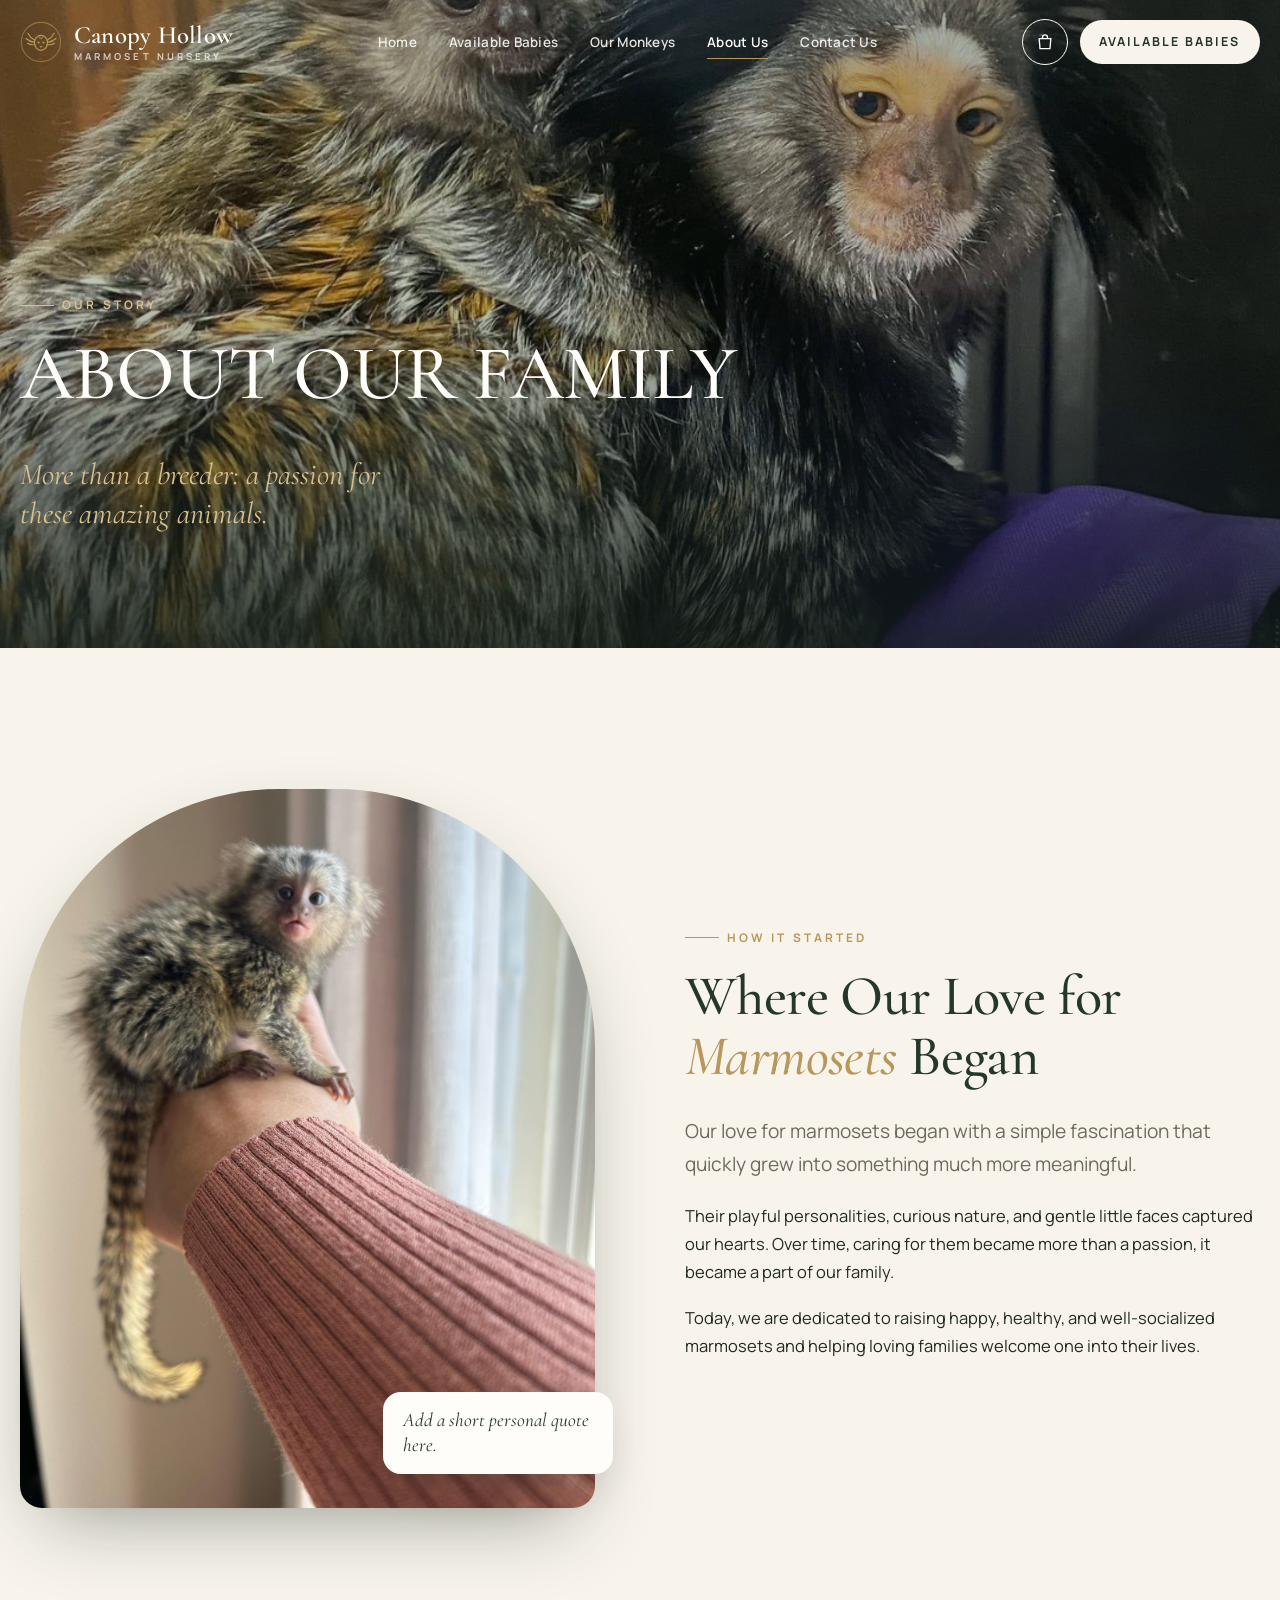
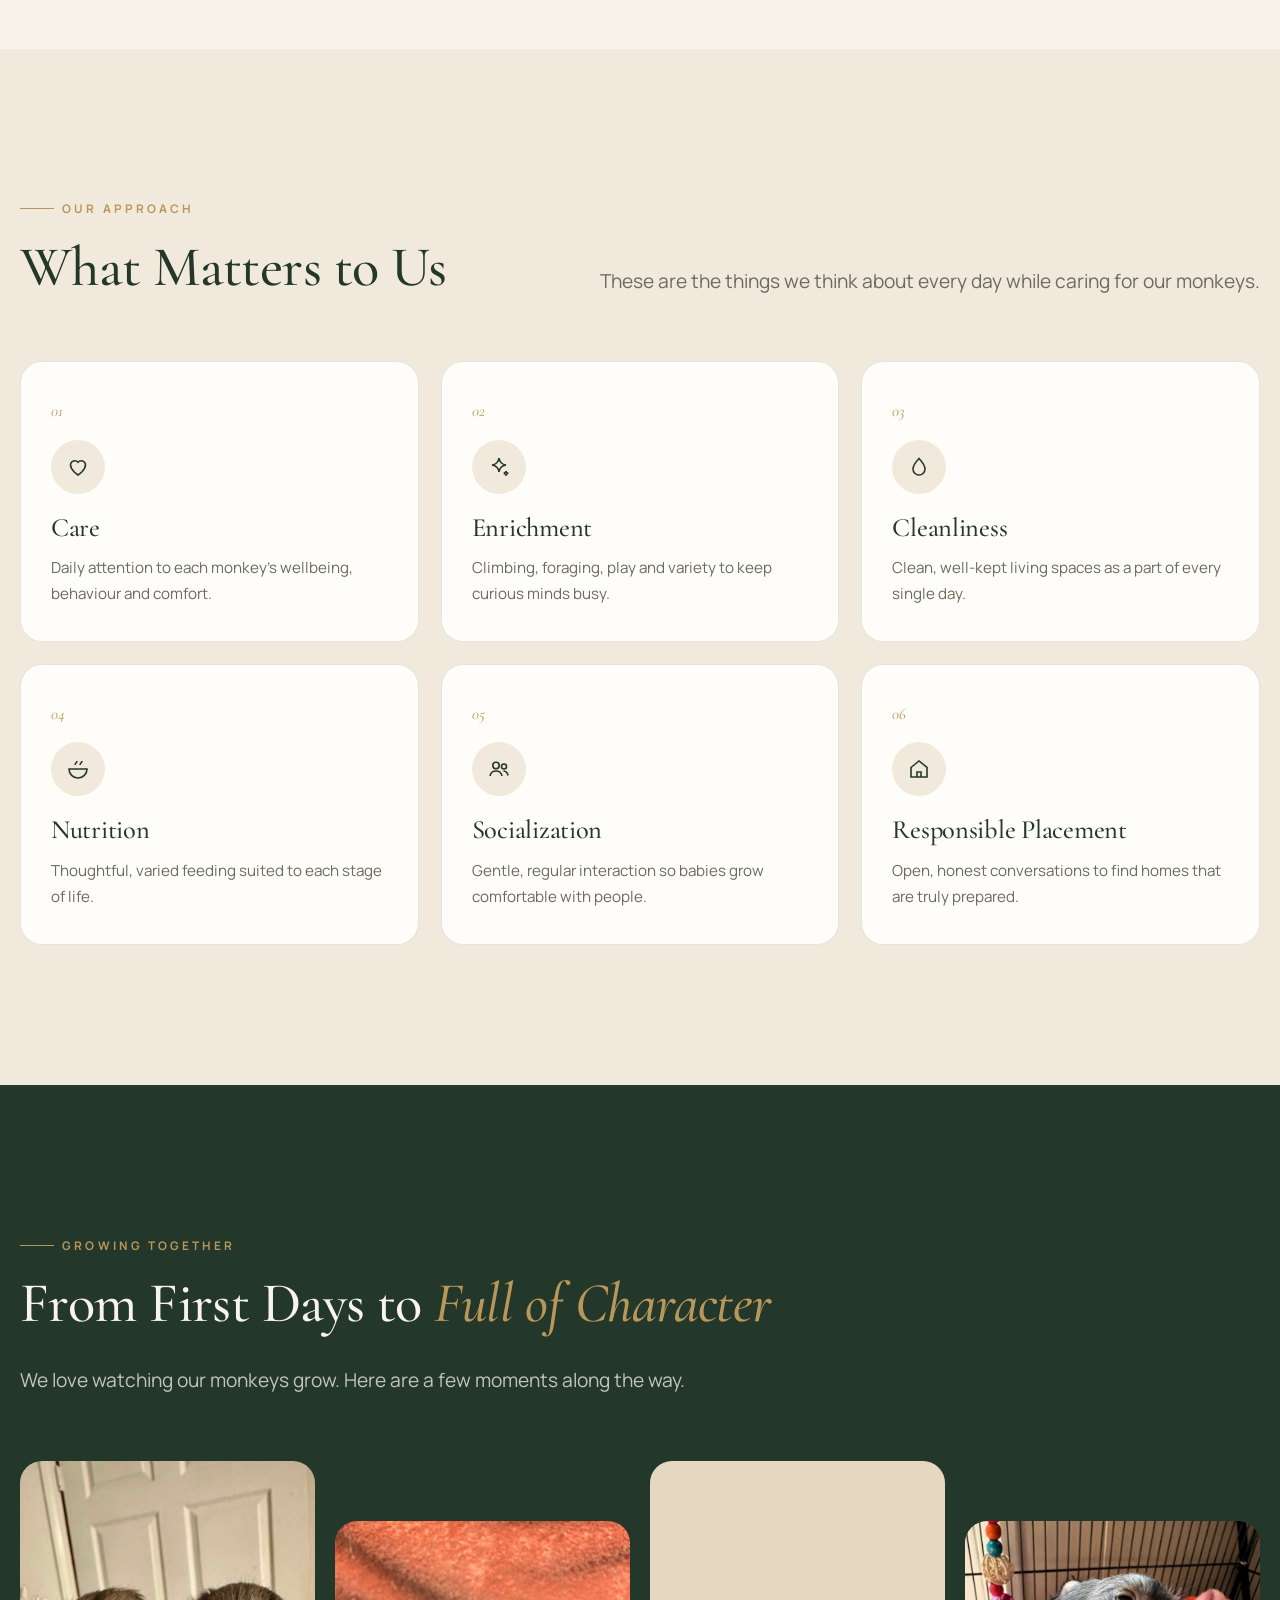
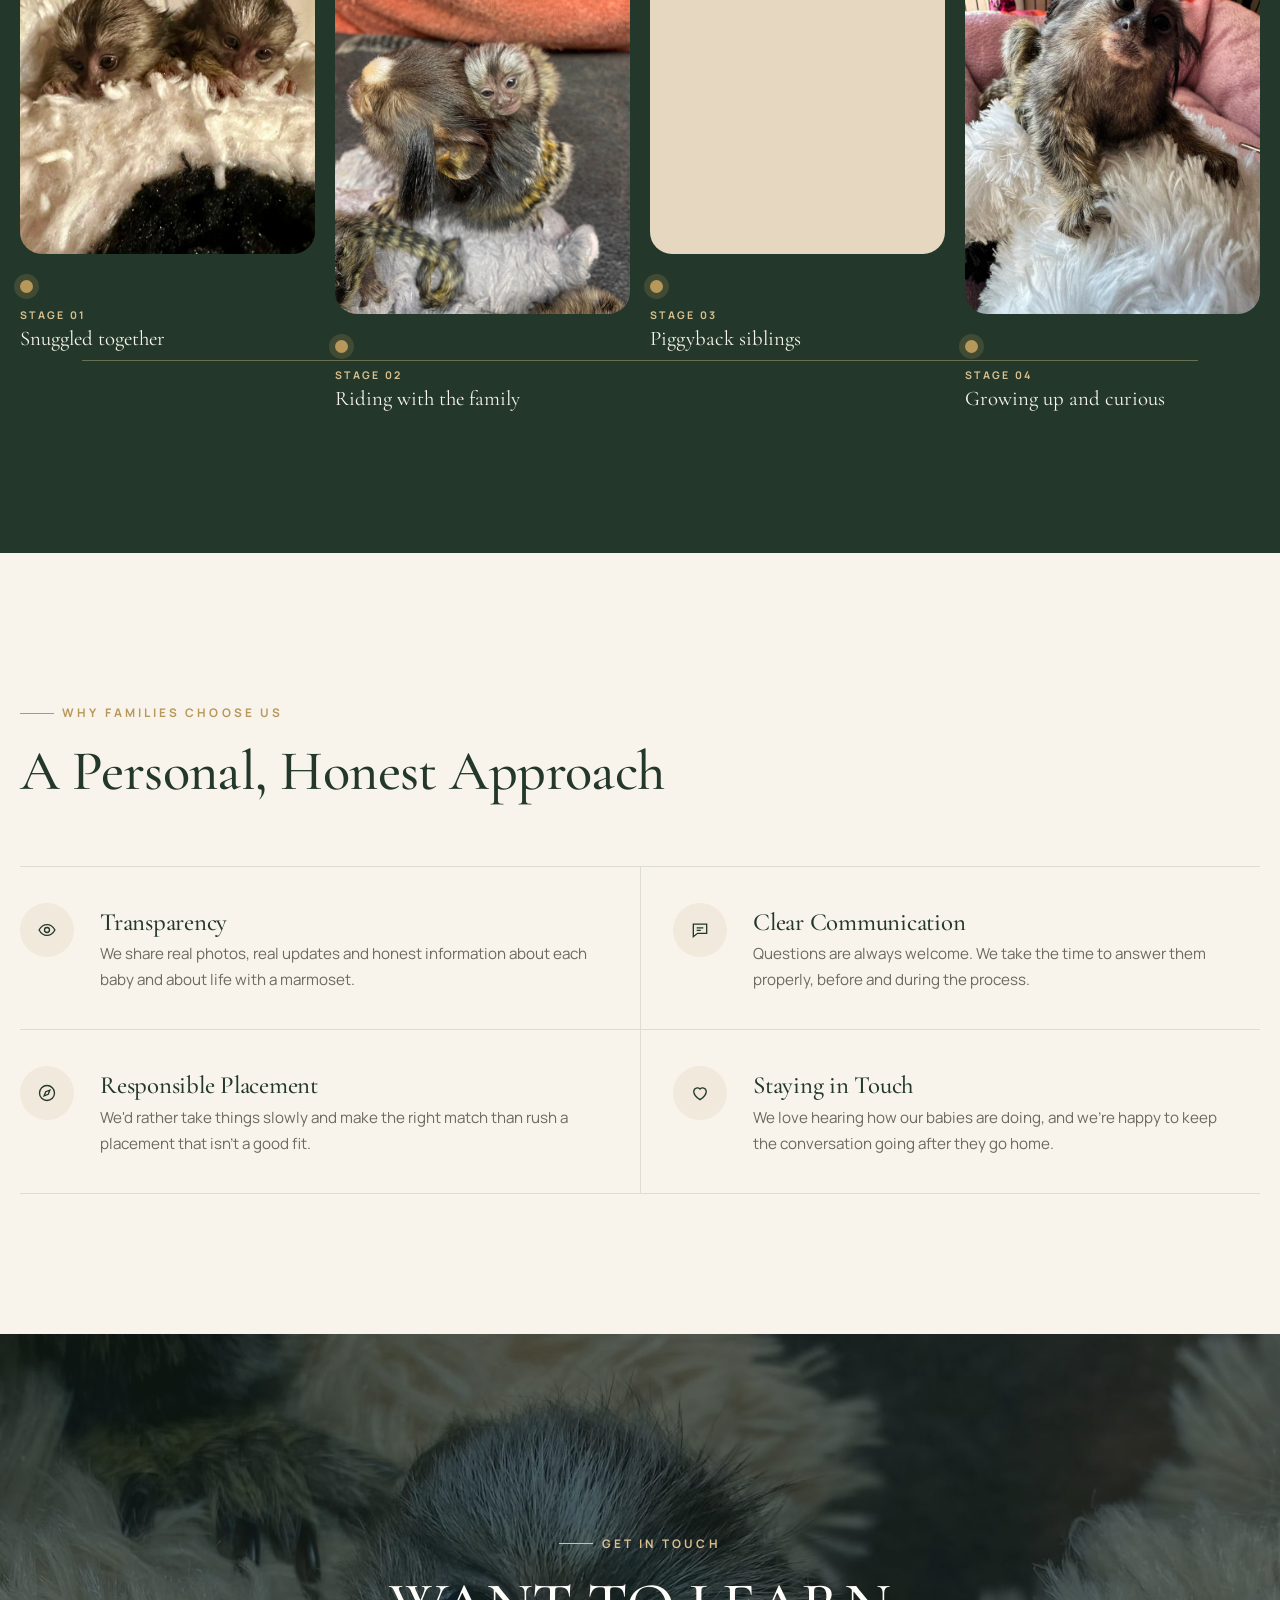
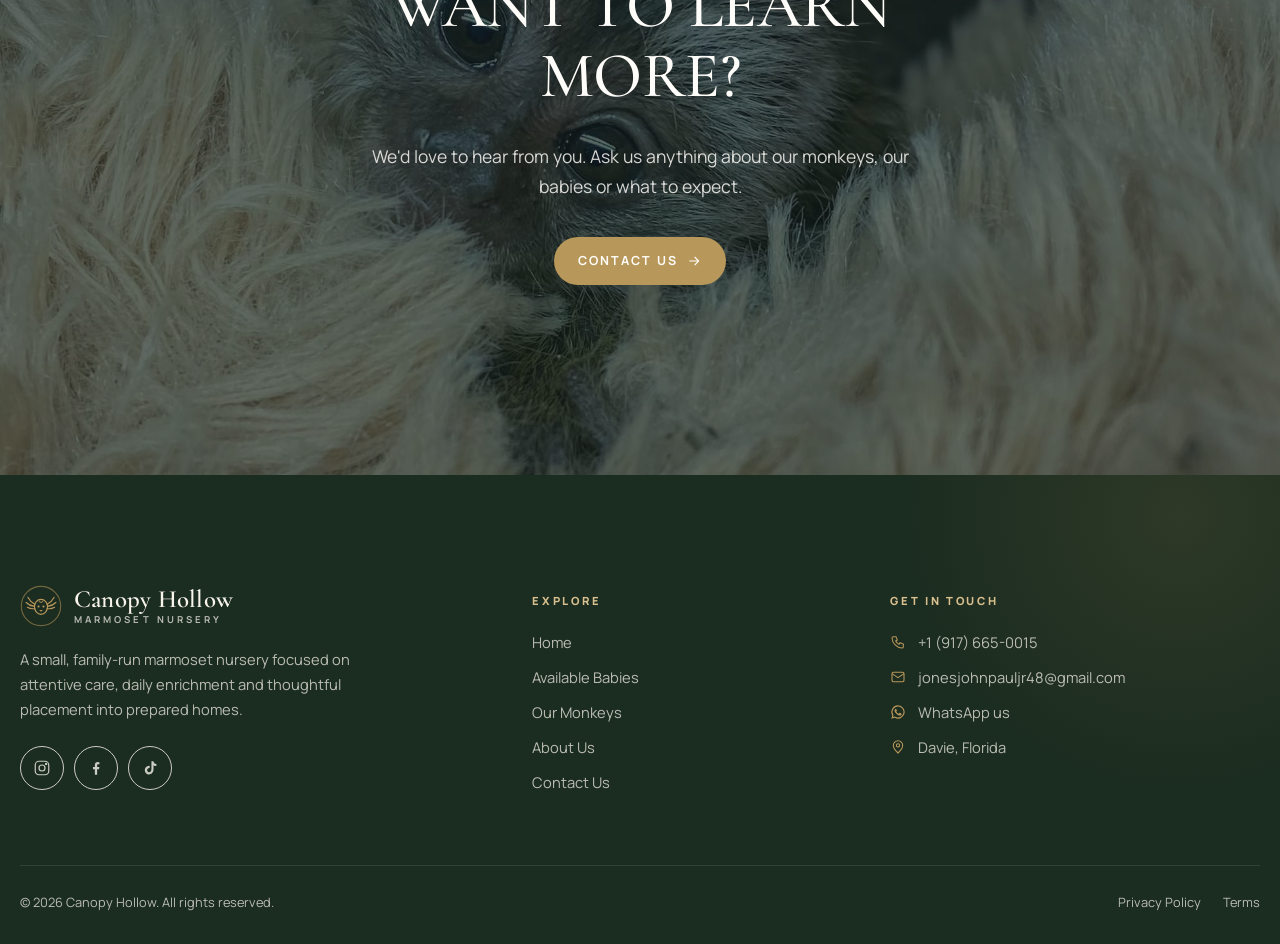
==== about-us.html @ e2fd30a9 "Canopy Hollow marmoset nursery website Five-page static site with available babies catalogue, photo " ====
<!doctype html>
<html lang="en">
<head>
  <meta charset="utf-8">
  <meta name="viewport" content="width=device-width, initial-scale=1">
  <title>About Us — Canopy Hollow</title>
  <meta name="description" content="The family behind our marmoset nursery: how it started, how we care for our monkeys and how we approach every placement.">
  <meta name="theme-color" content="#23382a">
  <link rel="preconnect" href="https://fonts.googleapis.com">
  <link rel="preconnect" href="https://fonts.gstatic.com" crossorigin>
  <link href="https://fonts.googleapis.com/css2?family=Cormorant+Garamond:ital,wght@0,400;0,500;0,600;1,400;1,500&family=Manrope:wght@400;500;600;700;800&display=swap" rel="stylesheet">
  <link rel="stylesheet" href="assets/css/style.css">
</head>
<body data-page="about" data-header="transparent">

  <div id="site-header"></div>

  <main>
    <section class="page-hero">
      <div class="hero-media"><img data-img="images/photo_2026-10-02_20-01-53.jpg" alt="Our family with our marmosets" fetchpriority="high"></div>
      <div class="wrap hero-content">
        <span class="eyebrow">Our Story</span>
        <h1>About Our Family</h1>
        <p class="sub">More than a breeder: a passion for these amazing animals.</p>
      </div>
    </section>

    <!-- HOW IT STARTED -->
    <section class="section">
      <div class="wrap story-grid">
        <div class="story-media reveal">
          <div class="frame arch"><img data-img="images/photo_2026-10-02_19-20-30 (4).jpg" alt="The breeder with a marmoset" loading="lazy"></div>
          <div class="tag">Add a short personal quote here.</div>
        </div>
        <div class="reveal reveal-d1">
          <span class="eyebrow">How It Started</span>
          <h2>Where Our Love for <em class="accent">Marmosets</em> Began</h2>
          <p class="lead">Our love for marmosets began with a simple fascination that quickly grew into something much more meaningful.</p>
          <p>Their playful personalities, curious nature, and gentle little faces captured our hearts. Over time, caring for them became more than a passion, it became a part of our family.</p>
          <p>Today, we are dedicated to raising happy, healthy, and well-socialized marmosets and helping loving families welcome one into their lives.</p>
        </div>
      </div>
    </section>

    <!-- OUR APPROACH -->
    <section class="section section-cream">
      <div class="wrap">
        <div class="section-head reveal">
          <div>
            <span class="eyebrow">Our Approach</span>
            <h2>What Matters to Us</h2>
          </div>
          <p class="lead">These are the things we think about every day while caring for our monkeys.</p>
        </div>
        <div class="approach-grid">
          <div class="approach-card reveal"><span class="num">01</span><div class="value-icon" data-icon="heart"></div><h3>Care</h3><p>Daily attention to each monkey's wellbeing, behaviour and comfort.</p></div>
          <div class="approach-card reveal reveal-d1"><span class="num">02</span><div class="value-icon" data-icon="sparkle"></div><h3>Enrichment</h3><p>Climbing, foraging, play and variety to keep curious minds busy.</p></div>
          <div class="approach-card reveal reveal-d2"><span class="num">03</span><div class="value-icon" data-icon="drop"></div><h3>Cleanliness</h3><p>Clean, well-kept living spaces as a part of every single day.</p></div>
          <div class="approach-card reveal"><span class="num">04</span><div class="value-icon" data-icon="bowl"></div><h3>Nutrition</h3><p>Thoughtful, varied feeding suited to each stage of life.</p></div>
          <div class="approach-card reveal reveal-d1"><span class="num">05</span><div class="value-icon" data-icon="users"></div><h3>Socialization</h3><p>Gentle, regular interaction so babies grow comfortable with people.</p></div>
          <div class="approach-card reveal reveal-d2"><span class="num">06</span><div class="value-icon" data-icon="home"></div><h3>Responsible Placement</h3><p>Open, honest conversations to find homes that are truly prepared.</p></div>
        </div>
      </div>
    </section>

    <!-- GROWING TOGETHER -->
    <section class="section section-forest">
      <div class="wrap">
        <div class="section-head reveal">
          <div>
            <span class="eyebrow">Growing Together</span>
            <h2>From First Days to <em class="accent">Full of Character</em></h2>
          </div>
          <p class="lead">We love watching our monkeys grow. Here are a few moments along the way.</p>
        </div>
        <div class="timeline" id="timeline"></div>
      </div>
    </section>

    <!-- WHY FAMILIES CHOOSE US -->
    <section class="section">
      <div class="wrap">
        <div class="section-head reveal">
          <div>
            <span class="eyebrow">Why Families Choose Us</span>
            <h2>A Personal, Honest Approach</h2>
          </div>
        </div>
        <div class="trust-grid">
          <div class="trust-item reveal"><span class="value-icon" data-icon="eye"></span><div><h3>Transparency</h3><p>We share real photos, real updates and honest information about each baby and about life with a marmoset.</p></div></div>
          <div class="trust-item reveal reveal-d1"><span class="value-icon" data-icon="chat"></span><div><h3>Clear Communication</h3><p>Questions are always welcome. We take the time to answer them properly, before and during the process.</p></div></div>
          <div class="trust-item reveal"><span class="value-icon" data-icon="compass"></span><div><h3>Responsible Placement</h3><p>We'd rather take things slowly and make the right match than rush a placement that isn't a good fit.</p></div></div>
          <div class="trust-item reveal reveal-d1"><span class="value-icon" data-icon="heart"></span><div><h3>Staying in Touch</h3><p>We love hearing how our babies are doing, and we're happy to keep the conversation going after they go home.</p></div></div>
        </div>
      </div>
    </section>

    <section class="cta-band">
      <div class="hero-media"><img data-img="images/photo_2026-10-02_19-59-39 (2).jpg" alt="" loading="lazy"></div>
      <div class="wrap reveal">
        <span class="eyebrow">Get in Touch</span>
        <h2>Want to Learn More?</h2>
        <p>We'd love to hear from you. Ask us anything about our monkeys, our babies or what to expect.</p>
        <a class="btn btn-gold" href="contact-us.html">Contact Us <span data-icon="arrow"></span></a>
      </div>
    </section>
  </main>

  <div id="site-footer"></div>

  <script src="assets/js/site-data.js"></script>
  <script src="assets/js/main.js"></script>
</body>
</html>
---- assets/css/style.css ----
/* =========================================================================
   Canopy Hollow — Marmoset Nursery
   ========================================================================= */

:root {
  --ivory: #f8f4ec;
  --cream: #f1e9db;
  --beige: #e5d7c0;
  --sand: #d6c3a3;
  --forest: #23382a;
  --forest-2: #2f4a37;
  --forest-3: #4c6b53;
  --brown: #6a4a33;
  --brown-2: #8b6a4f;
  --gold: #b8975a;
  --gold-soft: #d9c08e;
  --ink: #1f2a22;
  --muted: #6c6a5f;
  --line: rgba(35, 56, 42, .12);
  --white: #fffdf9;

  --serif: "Cormorant Garamond", "Times New Roman", serif;
  --sans: "Manrope", system-ui, -apple-system, "Segoe UI", sans-serif;

  --radius: 22px;
  --radius-sm: 14px;
  --shadow-sm: 0 2px 10px rgba(35, 40, 30, .06);
  --shadow: 0 18px 50px -18px rgba(35, 40, 30, .28);
  --shadow-lg: 0 30px 80px -25px rgba(25, 35, 25, .45);
  --ease: cubic-bezier(.22, .8, .24, 1);
  --header-h: 84px;
  --wrap: 1240px;
}

*, *::before, *::after { box-sizing: border-box; }
html { scroll-behavior: smooth; -webkit-text-size-adjust: 100%; }
body {
  margin: 0;
  font-family: var(--sans);
  font-size: 16.5px;
  line-height: 1.7;
  color: var(--ink);
  background: var(--ivory);
  -webkit-font-smoothing: antialiased;
  overflow-x: hidden;
}
img, video { display: block; max-width: 100%; }
a { color: inherit; text-decoration: none; }
button { font: inherit; cursor: pointer; }
::selection { background: var(--gold-soft); color: var(--forest); }

.wrap { width: min(var(--wrap), 100% - 40px); margin-inline: auto; }
.wrap-narrow { width: min(820px, 100% - 40px); margin-inline: auto; }

/* ---------- Typography ---------- */
h1, h2, h3, h4 { font-family: var(--serif); font-weight: 500; line-height: 1.08; margin: 0 0 .5em; color: var(--forest); letter-spacing: -.01em; }
h1 { font-size: clamp(2.6rem, 6.4vw, 5.4rem); }
h2 { font-size: clamp(2.1rem, 4.4vw, 3.6rem); }
h3 { font-size: clamp(1.5rem, 2.4vw, 2rem); }
p { margin: 0 0 1.1em; }
.lead { font-size: clamp(1.05rem, 1.5vw, 1.22rem); color: var(--muted); max-width: 62ch; }
.eyebrow {
  display: inline-flex; align-items: center; gap: .7em;
  font-size: .74rem; font-weight: 700; letter-spacing: .26em; text-transform: uppercase;
  color: var(--gold); margin-bottom: 1.1rem;
}
.eyebrow::before { content: ""; width: 34px; height: 1px; background: currentColor; }
.center { text-align: center; }
.center .eyebrow { justify-content: center; }
.center .lead { margin-inline: auto; }
em.accent { font-style: italic; color: var(--gold); }

/* ---------- Buttons ---------- */
.btn {
  display: inline-flex; align-items: center; justify-content: center; gap: .6em;
  padding: 1em 1.9em; border-radius: 999px; border: 1px solid transparent;
  font-size: .78rem; font-weight: 700; letter-spacing: .16em; text-transform: uppercase;
  transition: transform .35s var(--ease), background .35s, color .35s, border-color .35s, box-shadow .35s;
  white-space: nowrap;
}
.btn svg { width: 16px; height: 16px; transition: transform .35s var(--ease); }
.btn:hover svg { transform: translateX(3px); }
.btn-primary { background: var(--forest); color: var(--ivory); box-shadow: 0 10px 30px -12px rgba(35,56,42,.6); }
.btn-primary:hover { background: var(--forest-2); transform: translateY(-2px); }
.btn-gold { background: var(--gold); color: var(--white); }
.btn-gold:hover { background: #a6854a; transform: translateY(-2px); }
.btn-light { background: var(--ivory); color: var(--forest); }
.btn-light:hover { background: var(--white); transform: translateY(-2px); }
.btn-ghost { border-color: rgba(255,255,255,.55); color: var(--white); backdrop-filter: blur(6px); background: rgba(255,255,255,.06); }
.btn-ghost:hover { background: rgba(255,255,255,.16); border-color: var(--white); }
.btn-outline { border-color: var(--forest); color: var(--forest); }
.btn-outline:hover { background: var(--forest); color: var(--ivory); }
.btn-whatsapp { background: #25d366; color: #fff; }
.btn-whatsapp:hover { background: #1fb457; transform: translateY(-2px); }
.btn-block { width: 100%; }
.btn-row { display: flex; flex-wrap: wrap; gap: 14px; }
.center .btn-row { justify-content: center; }

/* ---------- Header ---------- */
.site-header {
  position: fixed; inset: 0 0 auto; z-index: 100; height: var(--header-h);
  display: flex; align-items: center;
  transition: background .4s, box-shadow .4s, height .4s var(--ease), color .4s;
  color: var(--forest);
}
.site-header .wrap { display: flex; align-items: center; justify-content: space-between; gap: 24px; }
.site-header.is-transparent { color: var(--white); }
.site-header.is-scrolled, .site-header.is-solid {
  background: rgba(248, 244, 236, .9); backdrop-filter: blur(16px) saturate(1.3);
  box-shadow: 0 1px 0 var(--line); color: var(--forest);
}
.site-header.is-scrolled { --header-h: 70px; height: 70px; }

.logo { display: inline-flex; align-items: center; gap: 12px; flex-shrink: 0; }
.logo-mark { width: 42px; height: 42px; color: var(--gold); }
.logo-text { display: flex; flex-direction: column; line-height: 1; }
.logo-name { font-family: var(--serif); font-size: 1.55rem; font-weight: 600; letter-spacing: .01em; }
.logo-sub { font-size: .6rem; font-weight: 700; letter-spacing: .32em; text-transform: uppercase; opacity: .7; margin-top: 4px; }

.nav { display: flex; align-items: center; gap: 4px; }
.nav a {
  position: relative; padding: 10px 14px; font-size: .84rem; font-weight: 600; letter-spacing: .02em;
  opacity: .88; transition: opacity .3s;
}
.nav a::after {
  content: ""; position: absolute; left: 14px; right: 14px; bottom: 4px; height: 1px;
  background: var(--gold); transform: scaleX(0); transform-origin: left; transition: transform .4s var(--ease);
}
.nav a:hover, .nav a[aria-current="page"] { opacity: 1; }
.nav a:hover::after, .nav a[aria-current="page"]::after { transform: scaleX(1); }
.header-cta { padding: .85em 1.5em; }
.is-transparent .header-cta { background: var(--ivory); color: var(--forest); box-shadow: none; }

.menu-toggle {
  display: none; width: 46px; height: 46px; border-radius: 50%; border: 1px solid currentColor;
  background: transparent; color: inherit; position: relative;
}
.menu-toggle span { position: absolute; left: 13px; right: 13px; height: 1.5px; background: currentColor; transition: transform .4s var(--ease), opacity .3s; }
.menu-toggle span:nth-child(1) { top: 17px; }
.menu-toggle span:nth-child(2) { top: 22px; }
.menu-toggle span:nth-child(3) { top: 27px; }
.menu-open .menu-toggle span:nth-child(1) { transform: translateY(5px) rotate(45deg); }
.menu-open .menu-toggle span:nth-child(2) { opacity: 0; }
.menu-open .menu-toggle span:nth-child(3) { transform: translateY(-5px) rotate(-45deg); }

.mobile-menu {
  position: fixed; inset: 0; z-index: 99; background: var(--forest); color: var(--ivory);
  display: flex; flex-direction: column; justify-content: center; padding: 100px 28px 40px;
  clip-path: circle(0 at calc(100% - 44px) 42px); transition: clip-path .7s var(--ease); visibility: hidden;
}
.menu-open .mobile-menu { clip-path: circle(150% at calc(100% - 44px) 42px); visibility: visible; }
.mobile-menu a.m-link {
  font-family: var(--serif); font-size: clamp(2rem, 9vw, 2.8rem); line-height: 1.35; display: block;
  opacity: 0; transform: translateY(16px); transition: opacity .5s, transform .5s var(--ease), color .3s;
}
.mobile-menu a.m-link:hover, .mobile-menu a.m-link[aria-current="page"] { color: var(--gold-soft); }
.menu-open .mobile-menu a.m-link { opacity: 1; transform: none; }
.menu-open .mobile-menu a.m-link:nth-child(2) { transition-delay: .05s; }
.menu-open .mobile-menu a.m-link:nth-child(3) { transition-delay: .1s; }
.menu-open .mobile-menu a.m-link:nth-child(4) { transition-delay: .15s; }
.menu-open .mobile-menu a.m-link:nth-child(5) { transition-delay: .2s; }
.mobile-menu .m-foot { margin-top: 40px; display: grid; gap: 14px; font-size: .9rem; opacity: .8; }
.menu-open { overflow: hidden; }
.menu-open .site-header { color: var(--ivory); background: transparent; box-shadow: none; backdrop-filter: none; }

/* ---------- Image frames & placeholders ---------- */
.frame { position: relative; overflow: hidden; background: var(--beige); border-radius: var(--radius); }
.frame img, .frame video { width: 100%; height: 100%; object-fit: cover; }
.frame img { transition: transform 1.2s var(--ease), filter .6s; }

/* ---------- Hero (home) ---------- */
.hero {
  position: relative; min-height: 100svh; display: flex; align-items: flex-end;
  color: var(--white); overflow: hidden; background: var(--forest);
}
.hero-media { position: absolute; inset: 0; }
.hero-media img, .hero-media video {
  position: absolute; inset: 0; width: 100%; height: 100%; object-fit: cover;
  transform: scale(1.08); animation: heroZoom 14s var(--ease) forwards;
}
@keyframes heroZoom { to { transform: scale(1); } }
.hero::after {
  content: ""; position: absolute; inset: 0;
  background:
    linear-gradient(180deg, rgba(20,30,22,.55) 0%, rgba(20,30,22,0) 28%),
    linear-gradient(0deg, rgba(18,28,20,.88) 0%, rgba(18,28,20,.35) 45%, rgba(18,28,20,0) 70%),
    linear-gradient(90deg, rgba(18,28,20,.45) 0%, rgba(18,28,20,0) 60%);
}
.hero-content { position: relative; z-index: 2; padding: 0 0 clamp(70px, 11vh, 130px); }
.hero h1 { color: var(--white); max-width: 13ch; font-weight: 500; letter-spacing: -.015em; text-transform: uppercase; font-size: clamp(2.7rem, 7vw, 6rem); line-height: .98; }
.hero h1 em { font-style: italic; text-transform: none; color: var(--gold-soft); font-weight: 400; }
.hero p { max-width: 48ch; font-size: clamp(1.02rem, 1.4vw, 1.18rem); color: rgba(255,253,249,.86); margin-bottom: 2rem; }
.hero .eyebrow { color: var(--gold-soft); }
.scroll-cue {
  position: absolute; right: max(20px, calc((100vw - var(--wrap)) / 2)); bottom: 48px; z-index: 2;
  writing-mode: vertical-rl; font-size: .68rem; letter-spacing: .3em; text-transform: uppercase; color: rgba(255,255,255,.75);
  display: flex; align-items: center; gap: 14px;
}
.scroll-cue::after { content: ""; width: 1px; height: 60px; background: linear-gradient(rgba(255,255,255,.8), transparent); animation: cue 2.2s infinite; }
@keyframes cue { 0% { transform: scaleY(0); transform-origin: top; } 50% { transform: scaleY(1); transform-origin: top; } 51% { transform-origin: bottom; } 100% { transform: scaleY(0); transform-origin: bottom; } }

/* ---------- Page hero (inner pages) ---------- */
.page-hero {
  position: relative; min-height: 72vh; display: flex; align-items: flex-end; color: var(--white);
  overflow: hidden; background: var(--forest); padding-top: var(--header-h);
}
.page-hero .hero-media img { animation-duration: 10s; }
.page-hero::after {
  content: ""; position: absolute; inset: 0;
  background: linear-gradient(0deg, rgba(18,28,20,.85) 0%, rgba(18,28,20,.25) 55%, rgba(18,28,20,.35) 100%);
}
.page-hero .wrap { position: relative; z-index: 2; padding-bottom: clamp(56px, 9vh, 100px); }
.page-hero h1 { color: var(--white); text-transform: uppercase; font-size: clamp(2.6rem, 6vw, 5rem); }
.page-hero p { color: rgba(255,253,249,.86); max-width: 56ch; font-size: 1.12rem; }
.page-hero .eyebrow { color: var(--gold-soft); }
.page-hero .sub { font-family: var(--serif); font-style: italic; font-size: clamp(1.3rem, 2.4vw, 1.9rem); color: var(--gold-soft); line-height: 1.3; max-width: 30ch; }

.page-intro { padding-top: calc(var(--header-h) + clamp(50px, 8vw, 100px)); }

/* ---------- Sections ---------- */
.section { padding: clamp(80px, 11vw, 150px) 0; position: relative; }
.section-sm { padding: clamp(56px, 7vw, 90px) 0; }
.section-cream { background: var(--cream); }
.section-forest { background: var(--forest); color: var(--ivory); }
.section-forest h2, .section-forest h3 { color: var(--ivory); }
.section-forest .lead { color: rgba(248,244,236,.75); }
.section-head { display: flex; align-items: flex-end; justify-content: space-between; gap: 30px; flex-wrap: wrap; margin-bottom: clamp(36px, 5vw, 64px); }
.section-head h2 { margin: 0; }
.section-head .lead { margin: 0; }

/* Intro split */
.intro-grid { display: grid; grid-template-columns: 1.05fr 1fr; gap: clamp(40px, 7vw, 110px); align-items: center; }
.intro-media { position: relative; }
.intro-media .frame-main { aspect-ratio: 4/5; border-radius: 240px 240px var(--radius) var(--radius); box-shadow: var(--shadow-lg); }
.intro-media .frame-small {
  position: absolute; width: 44%; aspect-ratio: 1; right: -8%; bottom: -10%;
  border-radius: 50%; border: 8px solid var(--ivory); box-shadow: var(--shadow);
}
.intro-media .badge-seal {
  position: absolute; left: -26px; top: 16%; width: 112px; height: 112px; border-radius: 50%;
  background: var(--forest); color: var(--gold-soft); display: grid; place-items: center; box-shadow: var(--shadow);
}
.badge-seal svg { width: 100%; height: 100%; animation: spin 26s linear infinite; }
.badge-seal .seal-center { position: absolute; width: 30px; height: 30px; color: var(--gold-soft); display: grid; }
.badge-seal .seal-center svg { animation: none; }
[data-icon] { display: inline-flex; align-items: center; justify-content: center; }
.value-icon[data-icon] { display: grid; }
@keyframes spin { to { transform: rotate(360deg); } }

.values { display: grid; grid-template-columns: repeat(2, 1fr); gap: 22px 28px; margin: 2.2rem 0 2.4rem; }
.value { display: flex; gap: 14px; align-items: flex-start; }
.value-icon { flex-shrink: 0; width: 44px; height: 44px; border-radius: 50%; background: var(--cream); color: var(--forest); display: grid; place-items: center; }
.value-icon svg { width: 20px; height: 20px; }
.value h4 { font-family: var(--sans); font-size: .95rem; font-weight: 700; margin: 2px 0 2px; color: var(--forest); letter-spacing: 0; }
.value p { font-size: .9rem; color: var(--muted); margin: 0; line-height: 1.55; }

/* ---------- Baby cards ---------- */
.baby-grid { display: grid; grid-template-columns: repeat(auto-fill, minmax(270px, 1fr)); gap: 28px; }
.baby-grid.featured { grid-template-columns: repeat(4, 1fr); }
.baby-card {
  background: var(--white); border-radius: var(--radius); overflow: hidden; box-shadow: var(--shadow-sm);
  display: flex; flex-direction: column; transition: transform .6s var(--ease), box-shadow .6s var(--ease);
  border: 1px solid var(--line);
}
.baby-card:hover { transform: translateY(-8px); box-shadow: var(--shadow); }
.baby-card .frame { aspect-ratio: 4/5; border-radius: 0; cursor: pointer; }
.baby-card:hover .frame img { transform: scale(1.06); }
.baby-card .frame::after { content: ""; position: absolute; inset: auto 0 0; height: 40%; background: linear-gradient(0deg, rgba(20,30,22,.35), transparent); pointer-events: none; }
.status {
  position: absolute; top: 16px; left: 16px; z-index: 2;
  display: inline-flex; align-items: center; gap: 7px; padding: 7px 13px 7px 11px; border-radius: 999px;
  font-size: .66rem; font-weight: 800; letter-spacing: .16em; text-transform: uppercase;
  background: rgba(255,253,249,.94); color: var(--forest); backdrop-filter: blur(6px); box-shadow: var(--shadow-sm);
}
.status::before { content: ""; width: 7px; height: 7px; border-radius: 50%; background: currentColor; }
.status.available { color: #2f6b3f; }
.status.reserved { color: var(--brown-2); }
.status.coming-soon { color: var(--gold); }
.status.sold { color: #9a4a3a; }
.baby-card[data-status="sold"] .frame img { filter: grayscale(.35); }
.status.available::before { box-shadow: 0 0 0 0 rgba(47,107,63,.5); animation: pulse 2s infinite; }
@keyframes pulse { 70% { box-shadow: 0 0 0 7px rgba(47,107,63,0); } 100% { box-shadow: 0 0 0 0 rgba(47,107,63,0); } }

.baby-body { padding: 22px 24px 24px; display: flex; flex-direction: column; flex: 1; }
.baby-name { font-size: 1.85rem; margin: 0 0 2px; }
.baby-species { font-size: .82rem; color: var(--brown-2); font-weight: 600; letter-spacing: .02em; margin-bottom: 16px; }
.facts { display: grid; grid-template-columns: repeat(3, 1fr); border-top: 1px solid var(--line); border-bottom: 1px solid var(--line); margin-bottom: 18px; }
.facts div { padding: 12px 0; text-align: center; }
.facts div + div { border-left: 1px solid var(--line); }
.facts dt { font-size: .62rem; font-weight: 700; letter-spacing: .18em; text-transform: uppercase; color: var(--muted); }
.facts dd { margin: 2px 0 0; font-size: .88rem; font-weight: 600; color: var(--forest); padding: 0 4px; line-height: 1.35; }
.baby-foot { margin-top: auto; display: flex; align-items: center; justify-content: space-between; gap: 12px; flex-wrap: wrap; }
.price { font-family: var(--serif); font-size: 1.5rem; color: var(--forest); font-weight: 600; }
.price small { display: block; font-family: var(--sans); font-size: .62rem; letter-spacing: .18em; text-transform: uppercase; color: var(--muted); font-weight: 700; }
.baby-foot .btn { padding: .85em 1.35em; font-size: .7rem; }
.baby-actions { display: grid; grid-template-columns: 1fr 1fr; gap: 10px; margin-top: 16px; }
.baby-actions .btn { padding: .9em .6em; font-size: .68rem; letter-spacing: .12em; }

/* Filters */
.filters { display: flex; flex-wrap: wrap; gap: 10px; }
.filter {
  padding: .7em 1.35em; border-radius: 999px; border: 1px solid var(--line); background: var(--white);
  font-size: .76rem; font-weight: 700; letter-spacing: .12em; text-transform: uppercase; color: var(--forest);
  transition: all .35s var(--ease);
}
.filter:hover { border-color: var(--forest); }
.filter.is-active { background: var(--forest); color: var(--ivory); border-color: var(--forest); }
.filter .count { opacity: .55; margin-left: 4px; }
.empty-state { text-align: center; padding: 60px 20px; color: var(--muted); grid-column: 1 / -1; }

/* ---------- Life with our monkeys ---------- */
.life-grid { display: grid; grid-template-columns: 1.3fr 1fr 1fr; grid-template-rows: 300px 300px; gap: 20px; }
.life-grid figure { margin: 0; position: relative; }
.life-grid figure:nth-child(1) { grid-row: span 2; }
.life-grid figure:nth-child(4) { grid-column: span 2; }
.life-grid .frame { height: 100%; }
.life-grid figure:hover img { transform: scale(1.05); }
.life-grid figcaption, .g-item figcaption {
  position: absolute; left: 16px; bottom: 16px; right: 16px; z-index: 2;
  color: var(--white); font-family: var(--serif); font-style: italic; font-size: 1.2rem; line-height: 1.25;
  text-shadow: 0 2px 14px rgba(0,0,0,.4);
}
.life-grid .frame::after { content: ""; position: absolute; inset: 0; background: linear-gradient(0deg, rgba(18,28,20,.55), transparent 50%); }

/* ---------- CTA band ---------- */
.cta-band { position: relative; overflow: hidden; color: var(--white); text-align: center; padding: clamp(110px, 15vw, 190px) 0; background: var(--forest); }
.cta-band .hero-media img { animation: none; transform: none; }
.cta-band::after { content: ""; position: absolute; inset: 0; background: rgba(20,32,24,.68); }
.cta-band .wrap { position: relative; z-index: 2; }
.cta-band h2 { color: var(--white); text-transform: uppercase; max-width: 18ch; margin-inline: auto; font-size: clamp(2.2rem, 5vw, 4.2rem); }
.cta-band p { color: rgba(255,253,249,.82); max-width: 52ch; margin: 0 auto 2.2rem; font-size: 1.1rem; }
.cta-band .eyebrow { color: var(--gold-soft); }

/* ---------- Gallery (Our Monkeys) ---------- */
.gallery-nav { position: sticky; top: 70px; z-index: 20; background: rgba(248,244,236,.92); backdrop-filter: blur(14px); padding: 16px 0; border-bottom: 1px solid var(--line); }
.gallery-nav .filters { justify-content: center; }
.gallery { display: grid; grid-template-columns: repeat(4, 1fr); grid-auto-rows: 260px; grid-auto-flow: dense; gap: 18px; }
.g-item { margin: 0; position: relative; cursor: zoom-in; }
.g-item.tall { grid-row: span 2; }
.g-item.wide { grid-column: span 2; }
.g-item .frame { height: 100%; }
.g-item .frame::after { content: ""; position: absolute; inset: 0; background: linear-gradient(0deg, rgba(18,28,20,.6), transparent 45%); opacity: 0; transition: opacity .5s; }
.g-item:hover .frame::after, .g-item.has-caption .frame::after { opacity: 1; }
.g-item:hover img { transform: scale(1.06); }
.g-item .zoom {
  position: absolute; top: 14px; right: 14px; z-index: 2; width: 40px; height: 40px; border-radius: 50%;
  background: rgba(255,253,249,.9); color: var(--forest); display: grid; place-items: center;
  opacity: 0; transform: scale(.8); transition: all .45s var(--ease);
}
.g-item .zoom svg { width: 18px; height: 18px; }
.g-item:hover .zoom { opacity: 1; transform: none; }
.g-item.is-hidden { display: none; }
.gallery-group-title { grid-column: 1 / -1; display: flex; align-items: baseline; gap: 18px; margin: 34px 0 4px; }
.gallery-group-title:first-child { margin-top: 0; }
.gallery-group-title h3 { margin: 0; font-size: clamp(1.8rem, 3vw, 2.5rem); }
.gallery-group-title span { flex: 1; height: 1px; background: var(--line); }
.gallery-group-title.is-hidden { display: none; }

/* ---------- Lightbox ---------- */
.lightbox {
  position: fixed; inset: 0; z-index: 300; background: rgba(14,22,16,.96);
  display: grid; grid-template-rows: 1fr auto; opacity: 0; visibility: hidden; transition: opacity .4s, visibility .4s;
}
.lightbox.is-open { opacity: 1; visibility: visible; }
.lb-stage { display: grid; place-items: center; padding: 70px 80px 10px; min-height: 0; }
.lb-stage img { max-height: calc(100vh - 170px); max-width: 100%; width: auto; border-radius: 12px; box-shadow: var(--shadow-lg); transform: scale(.96); transition: transform .5s var(--ease); }
.lightbox.is-open .lb-stage img { transform: none; }
.lb-caption { text-align: center; color: rgba(255,253,249,.85); padding: 14px 20px 30px; font-family: var(--serif); font-style: italic; font-size: 1.25rem; min-height: 70px; }
.lb-caption small { display: block; font-family: var(--sans); font-style: normal; font-size: .68rem; letter-spacing: .24em; text-transform: uppercase; color: var(--gold-soft); margin-bottom: 4px; }
.lb-btn {
  position: absolute; width: 52px; height: 52px; border-radius: 50%; border: 1px solid rgba(255,255,255,.25);
  background: rgba(255,255,255,.06); color: #fff; display: grid; place-items: center; transition: background .3s;
}
.lb-btn:hover { background: rgba(255,255,255,.18); }
.lb-btn svg { width: 22px; height: 22px; }
.lb-close { top: 18px; right: 18px; }
.lb-prev { left: 18px; top: 50%; transform: translateY(-50%); }
.lb-next { right: 18px; top: 50%; transform: translateY(-50%); }

/* ---------- Baby detail (modal) ---------- */
.detail {
  position: fixed; inset: 0; z-index: 200; display: flex; justify-content: flex-end;
  visibility: hidden; pointer-events: none;
}
.detail.is-open { visibility: visible; pointer-events: auto; }
.detail-backdrop { position: absolute; inset: 0; background: rgba(14,22,16,.6); backdrop-filter: blur(4px); opacity: 0; transition: opacity .5s; }
.detail.is-open .detail-backdrop { opacity: 1; }
.detail-panel {
  position: relative; width: min(1120px, 100%); height: 100%; background: var(--ivory); overflow-y: auto;
  transform: translateX(100%); transition: transform .7s var(--ease); overscroll-behavior: contain;
}
.detail.is-open .detail-panel { transform: none; }
.detail-close { position: sticky; top: 18px; float: right; margin: 18px 18px 0 0; z-index: 5; width: 48px; height: 48px; border-radius: 50%; border: none; background: var(--white); color: var(--forest); box-shadow: var(--shadow); display: grid; place-items: center; }
.detail-close svg { width: 20px; height: 20px; }
.detail-grid { display: grid; grid-template-columns: 1.1fr 1fr; gap: clamp(28px, 4vw, 56px); padding: clamp(24px, 4vw, 56px); clear: both; }
.detail-gallery .frame.main { aspect-ratio: 4/5; cursor: zoom-in; }
.thumbs { display: grid; grid-template-columns: repeat(5, 1fr); gap: 10px; margin-top: 12px; }
.thumbs button { padding: 0; border: 2px solid transparent; border-radius: 12px; overflow: hidden; aspect-ratio: 1; background: var(--beige); transition: border-color .3s, opacity .3s; opacity: .7; }
.thumbs button.is-active, .thumbs button:hover { border-color: var(--gold); opacity: 1; }
.thumbs img { width: 100%; height: 100%; object-fit: cover; }
.detail-info .status { position: static; margin-bottom: 18px; box-shadow: none; border: 1px solid var(--line); }
.detail-info h2 { font-size: clamp(2.6rem, 5vw, 4rem); margin-bottom: 4px; }
.detail-info .baby-species { font-size: .95rem; }
.spec { display: grid; grid-template-columns: 1fr 1fr; gap: 0; border: 1px solid var(--line); border-radius: var(--radius-sm); overflow: hidden; margin: 22px 0 26px; background: var(--white); }
.spec div { padding: 14px 18px; border-bottom: 1px solid var(--line); }
.spec div:nth-child(odd) { border-right: 1px solid var(--line); }
.spec div:nth-last-child(-n+2) { border-bottom: none; }
.spec dt { font-size: .64rem; font-weight: 700; letter-spacing: .18em; text-transform: uppercase; color: var(--muted); }
.spec dd { margin: 2px 0 0; font-weight: 600; color: var(--forest); }
.detail-info h4 { font-family: var(--sans); font-size: .72rem; font-weight: 800; letter-spacing: .2em; text-transform: uppercase; color: var(--gold); margin: 24px 0 8px; }
.detail-info ul { padding-left: 1.1em; margin: 0 0 1em; color: var(--muted); }
.detail-info ul li::marker { color: var(--gold); }
.detail-info .personality { font-family: var(--serif); font-size: 1.3rem; line-height: 1.5; color: var(--brown); font-style: italic; }
.detail-cta { margin-top: 30px; padding: 24px; border-radius: var(--radius); background: var(--forest); color: var(--ivory); }
.detail-cta p { color: rgba(248,244,236,.75); font-size: .92rem; margin-bottom: 16px; }
.detail-cta .btn-row .btn { flex: 1; }

/* ---------- About ---------- */
.story-grid { display: grid; grid-template-columns: 1fr 1fr; gap: clamp(40px, 7vw, 110px); align-items: center; }
.story-grid.reverse > :first-child { order: 2; }
.story-media { position: relative; }
.story-media .frame { aspect-ratio: 4/5; box-shadow: var(--shadow-lg); }
.story-media .frame.arch { border-radius: 260px 260px var(--radius) var(--radius); }
.story-media .tag {
  position: absolute; right: -18px; bottom: 34px; background: var(--white); border-radius: 18px; padding: 16px 20px;
  box-shadow: var(--shadow); font-family: var(--serif); font-style: italic; font-size: 1.2rem; color: var(--forest); max-width: 230px; line-height: 1.3;
}
.placeholder-note {
  border: 1.5px dashed var(--sand); border-radius: var(--radius-sm); padding: 18px 20px; background: rgba(229,215,192,.25);
  color: var(--brown); font-size: .92rem;
}
.placeholder-note strong { display: block; font-size: .68rem; letter-spacing: .2em; text-transform: uppercase; color: var(--gold); margin-bottom: 4px; }

.approach-grid { display: grid; grid-template-columns: repeat(3, 1fr); gap: 22px; }
.approach-card {
  background: var(--white); border-radius: var(--radius); padding: 34px 30px; border: 1px solid var(--line);
  transition: transform .5s var(--ease), box-shadow .5s var(--ease);
}
.approach-card:hover { transform: translateY(-6px); box-shadow: var(--shadow); }
.approach-card .num { font-family: var(--serif); font-size: 1rem; color: var(--gold); font-style: italic; }
.approach-card .value-icon { width: 54px; height: 54px; margin: 14px 0 20px; background: var(--cream); }
.approach-card .value-icon svg { width: 24px; height: 24px; }
.approach-card h3 { font-size: 1.65rem; }
.approach-card p { color: var(--muted); font-size: .95rem; margin: 0; }

.timeline { display: grid; grid-template-columns: repeat(4, 1fr); gap: 20px; position: relative; }
.timeline::before { content: ""; position: absolute; left: 5%; right: 5%; top: calc(100% - 52px); height: 1px; background: rgba(217,192,142,.4); }
.t-item { position: relative; }
.t-item .frame { aspect-ratio: 3/4; margin-bottom: 26px; }
.t-item:nth-child(even) { margin-top: 60px; }
.t-item .dot { width: 13px; height: 13px; border-radius: 50%; background: var(--gold); box-shadow: 0 0 0 6px rgba(184,151,90,.2); margin-bottom: 14px; }
.t-item .label { font-family: var(--serif); font-size: 1.3rem; color: var(--ivory); line-height: 1.3; }
.t-item .step { font-size: .66rem; letter-spacing: .22em; text-transform: uppercase; color: var(--gold-soft); font-weight: 700; }

.trust-grid { display: grid; grid-template-columns: repeat(2, 1fr); gap: 0; border-top: 1px solid var(--line); }
.trust-item { padding: 36px 32px 36px 0; border-bottom: 1px solid var(--line); display: grid; grid-template-columns: 60px 1fr; gap: 10px 20px; }
.trust-item:nth-child(even) { padding-left: 32px; border-left: 1px solid var(--line); }
.trust-item .value-icon { width: 54px; height: 54px; }
.trust-item h3 { font-size: 1.55rem; margin: 6px 0 6px; }
.trust-item p { color: var(--muted); margin: 0; font-size: .95rem; }

/* ---------- Contact ---------- */
.contact-split { display: grid; grid-template-columns: 1fr 1.1fr; min-height: 100vh; }
.contact-media { position: sticky; top: 0; height: 100vh; overflow: hidden; }
.contact-media .frame { height: 100%; border-radius: 0; }
.contact-media::after { content: ""; position: absolute; inset: 0; background: linear-gradient(0deg, rgba(18,28,20,.7), transparent 50%); pointer-events: none; }
.contact-media .media-quote { position: absolute; z-index: 2; left: clamp(24px, 4vw, 56px); right: clamp(24px, 4vw, 56px); bottom: clamp(30px, 5vw, 60px); color: var(--white); }
.contact-media .media-quote p { font-family: var(--serif); font-style: italic; font-size: clamp(1.4rem, 2.4vw, 2rem); line-height: 1.3; margin: 0; }
.contact-body { padding: calc(var(--header-h) + clamp(40px, 6vw, 80px)) clamp(22px, 6vw, 90px) clamp(60px, 8vw, 100px); }
.contact-body .hero-content { padding: 0; }
.contact-body h1 { text-transform: uppercase; font-size: clamp(2.6rem, 5.4vw, 4.6rem); }
.contact-cards { display: grid; grid-template-columns: 1fr 1fr; gap: 14px; margin: 34px 0 20px; }
.c-card {
  display: flex; gap: 14px; align-items: center; padding: 16px 18px; border-radius: var(--radius-sm);
  background: var(--white); border: 1px solid var(--line); transition: border-color .3s, transform .4s var(--ease), box-shadow .4s;
  min-width: 0;
}
a.c-card:hover { border-color: var(--gold); transform: translateY(-3px); box-shadow: var(--shadow-sm); }
.c-card .value-icon { width: 42px; height: 42px; }
.c-card small { display: block; font-size: .62rem; font-weight: 800; letter-spacing: .2em; text-transform: uppercase; color: var(--muted); }
.c-card span { font-weight: 600; color: var(--forest); font-size: .92rem; overflow-wrap: anywhere; line-height: 1.4; }
.socials { display: flex; gap: 10px; flex-wrap: wrap; }
.socials a {
  width: 44px; height: 44px; border-radius: 50%; display: grid; place-items: center;
  border: 1px solid currentColor; opacity: .8; transition: all .35s var(--ease);
}
.socials a:hover { opacity: 1; background: var(--gold); border-color: var(--gold); color: var(--white); transform: translateY(-3px); }
.socials svg { width: 18px; height: 18px; }
.contact-social-row { display: flex; align-items: center; justify-content: space-between; gap: 16px; flex-wrap: wrap; padding: 18px 0 8px; color: var(--forest); }
.contact-social-row > span { font-size: .72rem; font-weight: 800; letter-spacing: .2em; text-transform: uppercase; color: var(--muted); }

.form-card { margin-top: 30px; padding: clamp(24px, 3.4vw, 40px); background: var(--white); border-radius: var(--radius); box-shadow: var(--shadow); border: 1px solid var(--line); }
.form-card h2 { font-size: 2rem; margin-bottom: .3em; }
.form-grid { display: grid; grid-template-columns: 1fr 1fr; gap: 18px; margin-top: 22px; }
.field { display: flex; flex-direction: column; gap: 7px; }
.field.full { grid-column: 1 / -1; }
.field label { font-size: .68rem; font-weight: 800; letter-spacing: .18em; text-transform: uppercase; color: var(--forest); }
.field label .opt { color: var(--muted); font-weight: 600; letter-spacing: .08em; text-transform: none; }
.field input, .field select, .field textarea {
  font: inherit; font-size: .95rem; color: var(--ink); background: var(--ivory); border: 1px solid var(--line);
  border-radius: 12px; padding: 14px 16px; transition: border-color .3s, box-shadow .3s, background .3s; width: 100%;
}
.field select { appearance: none; background-image: url("data:image/svg+xml,%3Csvg xmlns='http://www.w3.org/2000/svg' width='12' height='8' fill='none' stroke='%2323382a' stroke-width='1.6'%3E%3Cpath d='M1 1l5 5 5-5'/%3E%3C/svg%3E"); background-repeat: no-repeat; background-position: right 16px center; padding-right: 40px; }
.field textarea { min-height: 140px; resize: vertical; }
.field input:focus, .field select:focus, .field textarea:focus { outline: none; border-color: var(--gold); background: var(--white); box-shadow: 0 0 0 4px rgba(184,151,90,.15); }
.field.has-error input, .field.has-error textarea, .field.has-error select { border-color: #b4553e; }
.field [hidden] { display: none; }
.field .err { font-size: .78rem; color: #b4553e; display: none; }
.field.has-error .err { display: block; }
.form-foot { display: flex; align-items: center; gap: 16px; flex-wrap: wrap; margin-top: 24px; }
.form-foot .btn { flex: 1; min-width: 200px; }
.form-status { margin-top: 16px; padding: 14px 18px; border-radius: 12px; font-size: .92rem; display: none; }
.form-status.ok { display: block; background: rgba(47,107,63,.1); color: #2f6b3f; }
.form-status.bad { display: block; background: rgba(180,85,62,.1); color: #b4553e; }
.notice { display: flex; gap: 14px; margin-top: 26px; padding: 18px 20px; border-radius: var(--radius-sm); background: var(--cream); font-size: .84rem; color: var(--muted); line-height: 1.6; }
.notice svg { width: 20px; height: 20px; flex-shrink: 0; color: var(--gold); margin-top: 2px; }
.notice strong { color: var(--forest); }

/* ---------- Footer ---------- */
.site-footer { background: #1b2c20; color: rgba(248,244,236,.72); padding: clamp(70px, 9vw, 110px) 0 30px; font-size: .92rem; position: relative; overflow: hidden; }
.site-footer::before {
  content: ""; position: absolute; width: 600px; height: 600px; right: -200px; top: -260px; border-radius: 50%;
  background: radial-gradient(circle, rgba(184,151,90,.12), transparent 65%);
}
.footer-grid { display: grid; grid-template-columns: 1.5fr 1fr 1.2fr; gap: 50px; position: relative; }
.site-footer .logo { color: var(--ivory); margin-bottom: 20px; }
.site-footer h5 { font-size: .7rem; font-weight: 800; letter-spacing: .24em; text-transform: uppercase; color: var(--gold-soft); margin: 6px 0 20px; }
.site-footer ul { list-style: none; padding: 0; margin: 0; display: grid; gap: 10px; }
.site-footer a { transition: color .3s; }
.site-footer a:hover { color: var(--gold-soft); }
.footer-contact li { display: flex; gap: 12px; align-items: center; }
.footer-contact svg { width: 16px; height: 16px; color: var(--gold); flex-shrink: 0; }
.site-footer .socials { color: var(--ivory); margin-top: 24px; }
.footer-bottom { margin-top: 70px; padding-top: 26px; border-top: 1px solid rgba(248,244,236,.1); display: flex; justify-content: space-between; gap: 16px; flex-wrap: wrap; font-size: .8rem; position: relative; }
.footer-bottom nav { display: flex; gap: 22px; }
.footer-bottom button { background: none; border: none; color: inherit; padding: 0; font-size: inherit; transition: color .3s; }
.footer-bottom button:hover { color: var(--gold-soft); }

/* Policy dialog */
.policy { position: fixed; inset: 0; z-index: 250; display: grid; place-items: center; padding: 20px; background: rgba(14,22,16,.6); backdrop-filter: blur(4px); opacity: 0; visibility: hidden; transition: opacity .4s, visibility .4s; }
.policy.is-open { opacity: 1; visibility: visible; }
.policy-box { width: min(680px, 100%); max-height: 85vh; overflow-y: auto; background: var(--ivory); border-radius: var(--radius); padding: clamp(26px, 4vw, 46px); position: relative; transform: translateY(20px); transition: transform .5s var(--ease); }
.policy.is-open .policy-box { transform: none; }
.policy-box h2 { font-size: 2.2rem; }
.policy-box h4 { font-family: var(--sans); font-size: .8rem; letter-spacing: .14em; text-transform: uppercase; margin: 22px 0 6px; }
.policy-box p { color: var(--muted); font-size: .94rem; }
.policy-box .detail-close { position: absolute; top: 14px; right: 14px; margin: 0; }

/* ---------- Cart ---------- */
.header-actions { display: flex; align-items: center; gap: 12px; }
.cart-toggle {
  position: relative; width: 46px; height: 46px; border-radius: 50%; border: 1px solid currentColor;
  background: transparent; color: inherit; display: grid; place-items: center; transition: background .3s, transform .3s var(--ease);
}
.cart-toggle:hover { background: rgba(184,151,90,.15); transform: translateY(-2px); }
.cart-toggle svg { width: 20px; height: 20px; }
.cart-count {
  position: absolute; top: -4px; right: -4px; min-width: 20px; height: 20px; padding: 0 5px; border-radius: 999px;
  background: var(--gold); color: var(--white); font-size: .68rem; font-weight: 800; display: grid; place-items: center;
  transition: transform .35s var(--ease);
}
.cart-count.is-empty { transform: scale(0); }
.cart-btn.is-added { background: var(--forest-3); border-color: var(--forest-3); color: var(--ivory); }
.btn-gold.cart-btn.is-added { background: var(--forest-3); }
.detail-cta .btn-ghost { border-color: rgba(248,244,236,.4); }

.cart-drawer { position: fixed; inset: 0; z-index: 260; visibility: hidden; pointer-events: none; }
.cart-drawer.is-open { visibility: visible; pointer-events: auto; }
.cart-drawer.is-open .detail-backdrop { opacity: 1; }
.cart-panel {
  position: absolute; top: 0; right: 0; height: 100%; width: min(440px, 100%); background: var(--ivory);
  display: flex; flex-direction: column; transform: translateX(100%); transition: transform .6s var(--ease);
  box-shadow: var(--shadow-lg);
}
.cart-drawer.is-open .cart-panel { transform: none; }
.cart-head { display: flex; align-items: center; justify-content: space-between; padding: 22px 24px; border-bottom: 1px solid var(--line); }
.cart-head h3 { margin: 0; font-size: 1.9rem; }
.cart-head h3 span { color: var(--muted); font-size: 1.2rem; }
.cart-head .detail-close { position: static; float: none; margin: 0; width: 42px; height: 42px; }
.cart-list { list-style: none; margin: 0; padding: 0; }
.cart-panel .cart-list { flex: 1; overflow-y: auto; padding: 8px 24px; }
.cart-item { display: grid; grid-template-columns: 72px 1fr auto; gap: 16px; align-items: center; padding: 14px 0; border-bottom: 1px solid var(--line); }
.cart-item .frame { width: 72px; height: 72px; border-radius: 14px; }
.cart-item-info { display: flex; flex-direction: column; min-width: 0; line-height: 1.35; }
.cart-item-info strong { font-family: var(--serif); font-size: 1.4rem; font-weight: 600; color: var(--forest); }
.cart-item-info small { color: var(--muted); font-size: .8rem; }
.cart-price { font-weight: 700; color: var(--forest); font-size: .95rem; margin-top: 2px; }
.cart-remove { width: 34px; height: 34px; border-radius: 50%; border: 1px solid var(--line); background: var(--white); color: var(--muted); display: grid; place-items: center; transition: all .3s; }
.cart-remove:hover { color: #b4553e; border-color: #b4553e; }
.cart-remove svg { width: 15px; height: 15px; }
.cart-foot { padding: 20px 24px 26px; border-top: 1px solid var(--line); background: var(--cream); display: grid; gap: 12px; }
.cart-total { display: flex; justify-content: space-between; align-items: baseline; }
.cart-total span { font-size: .72rem; font-weight: 800; letter-spacing: .2em; text-transform: uppercase; color: var(--muted); }
.cart-total strong { font-family: var(--serif); font-size: 1.8rem; color: var(--forest); }
.cart-deposit { padding-top: 6px; border-top: 1px dashed var(--sand); }
.checkout-summary .cart-deposit { padding-top: 10px; margin-top: 10px; }
.cart-deposit strong { font-size: 1.4rem; color: var(--gold); }
.cart-note { font-size: .8rem; color: var(--muted); margin: 0; line-height: 1.55; }
.cart-empty { flex: 1; display: flex; flex-direction: column; align-items: center; justify-content: center; gap: 6px; padding: 40px; text-align: center; color: var(--muted); }
.cart-empty .value-icon { width: 64px; height: 64px; }
.cart-empty .value-icon svg { width: 28px; height: 28px; }

.checkout-summary { margin-top: 22px; padding: 6px 20px 18px; border-radius: var(--radius-sm); background: var(--ivory); border: 1px solid var(--line); }
.checkout-summary .cart-total { padding-top: 14px; }
.link-btn { background: none; border: none; padding: 0; margin-top: 6px; width: auto; height: auto; display: inline; color: var(--brown-2); font-size: .85rem; font-weight: 700; text-decoration: underline; text-underline-offset: 3px; }
.link-btn:hover { color: var(--forest); background: none; transform: none; }
.form-card { scroll-margin-top: calc(var(--header-h) + 20px); }

/* Floating WhatsApp */
.fab-wa {
  position: fixed; right: 22px; bottom: 22px; z-index: 90; width: 58px; height: 58px; border-radius: 50%;
  background: #25d366; color: #fff; display: grid; place-items: center; box-shadow: 0 12px 30px -8px rgba(37,211,102,.6);
  transition: transform .4s var(--ease); transform: scale(0);
}
.fab-wa.is-visible { transform: scale(1); }
.fab-wa:hover { transform: scale(1.08); }
.fab-wa svg { width: 28px; height: 28px; }

/* ---------- Reveal animations ---------- */
.reveal { opacity: 0; transform: translateY(34px); transition: opacity 1s var(--ease), transform 1s var(--ease); }
.reveal.is-in { opacity: 1; transform: none; }
.reveal-d1 { transition-delay: .1s; } .reveal-d2 { transition-delay: .2s; } .reveal-d3 { transition-delay: .3s; }
.hero-content > * { opacity: 0; transform: translateY(26px); animation: rise 1.1s var(--ease) forwards; }
.hero-content > *:nth-child(2) { animation-delay: .15s; }
.hero-content > *:nth-child(3) { animation-delay: .3s; }
.hero-content > *:nth-child(4) { animation-delay: .45s; }
@keyframes rise { to { opacity: 1; transform: none; } }

@media (prefers-reduced-motion: reduce) {
  *, *::before, *::after { animation-duration: .01ms !important; animation-iteration-count: 1 !important; transition-duration: .01ms !important; }
  html { scroll-behavior: auto; }
  .reveal { opacity: 1; transform: none; }
}

/* ---------- Responsive ---------- */
@media (max-width: 1100px) {
  .baby-grid.featured { grid-template-columns: repeat(2, 1fr); }
  .gallery { grid-template-columns: repeat(3, 1fr); }
  .nav a { padding: 10px 10px; }
}
@media (max-width: 960px) {
  :root { --header-h: 72px; }
  .nav, .header-cta { display: none; }
  .menu-toggle { display: block; }
  .header-actions { margin-left: auto; }
  .site-header .wrap { gap: 12px; }
  .intro-grid, .story-grid, .detail-grid { grid-template-columns: 1fr; }
  .story-grid.reverse > :first-child { order: 0; }
  .intro-media { max-width: 520px; margin: 0 auto 40px; }
  .story-media { max-width: 520px; }
  .approach-grid { grid-template-columns: 1fr 1fr; }
  .timeline { grid-template-columns: 1fr 1fr; }
  .timeline::before { display: none; }
  .t-item:nth-child(even) { margin-top: 0; }
  .life-grid { grid-template-columns: 1fr 1fr; grid-template-rows: 340px 240px 240px; }
  .life-grid figure:nth-child(1) { grid-row: auto; grid-column: span 2; }
  .life-grid figure:nth-child(4) { grid-column: span 2; }
  .contact-split { grid-template-columns: 1fr; }
  .contact-media { position: relative; height: 56vh; }
  .contact-body { padding-top: clamp(40px, 7vw, 70px); }
  .footer-grid { grid-template-columns: 1fr 1fr; }
  .footer-grid > :first-child { grid-column: 1 / -1; }
}
@media (max-width: 680px) {
  body { font-size: 16px; }
  .wrap, .wrap-narrow { width: calc(100% - 32px); }
  .baby-grid.featured, .baby-grid { grid-template-columns: 1fr; }
  .gallery { grid-template-columns: 1fr 1fr; grid-auto-rows: 200px; gap: 12px; }
  .g-item.wide { grid-column: span 2; }
  .values, .approach-grid, .form-grid, .contact-cards, .trust-grid { grid-template-columns: 1fr; }
  .trust-item, .trust-item:nth-child(even) { padding: 28px 0; border-left: none; }
  .timeline { grid-template-columns: 1fr 1fr; gap: 14px; }
  .life-grid { grid-template-columns: 1fr; grid-template-rows: none; grid-auto-rows: 260px; }
  .life-grid figure:nth-child(n) { grid-column: auto; grid-row: auto; }
  .intro-media .frame-small { right: -2%; }
  .intro-media .badge-seal { left: -8px; width: 92px; height: 92px; }
  .story-media .tag { right: 10px; }
  .scroll-cue { display: none; }
  .hero .btn-row .btn, .cta-band .btn { width: 100%; }
  .lb-stage { padding: 70px 12px 10px; }
  .lb-prev, .lb-next { top: auto; bottom: 18px; transform: none; }
  .footer-grid { grid-template-columns: 1fr; gap: 36px; }
  .gallery-nav { top: 72px; }
  .gallery-nav .filters { flex-wrap: nowrap; overflow-x: auto; justify-content: flex-start; scrollbar-width: none; padding-bottom: 2px; }
  .gallery-nav .filter { flex-shrink: 0; }
  .spec { grid-template-columns: 1fr; }
  .spec div:nth-child(odd) { border-right: none; }
  .spec div:nth-last-child(2) { border-bottom: 1px solid var(--line); }
  .detail-cta .btn-row { flex-direction: column; }
}
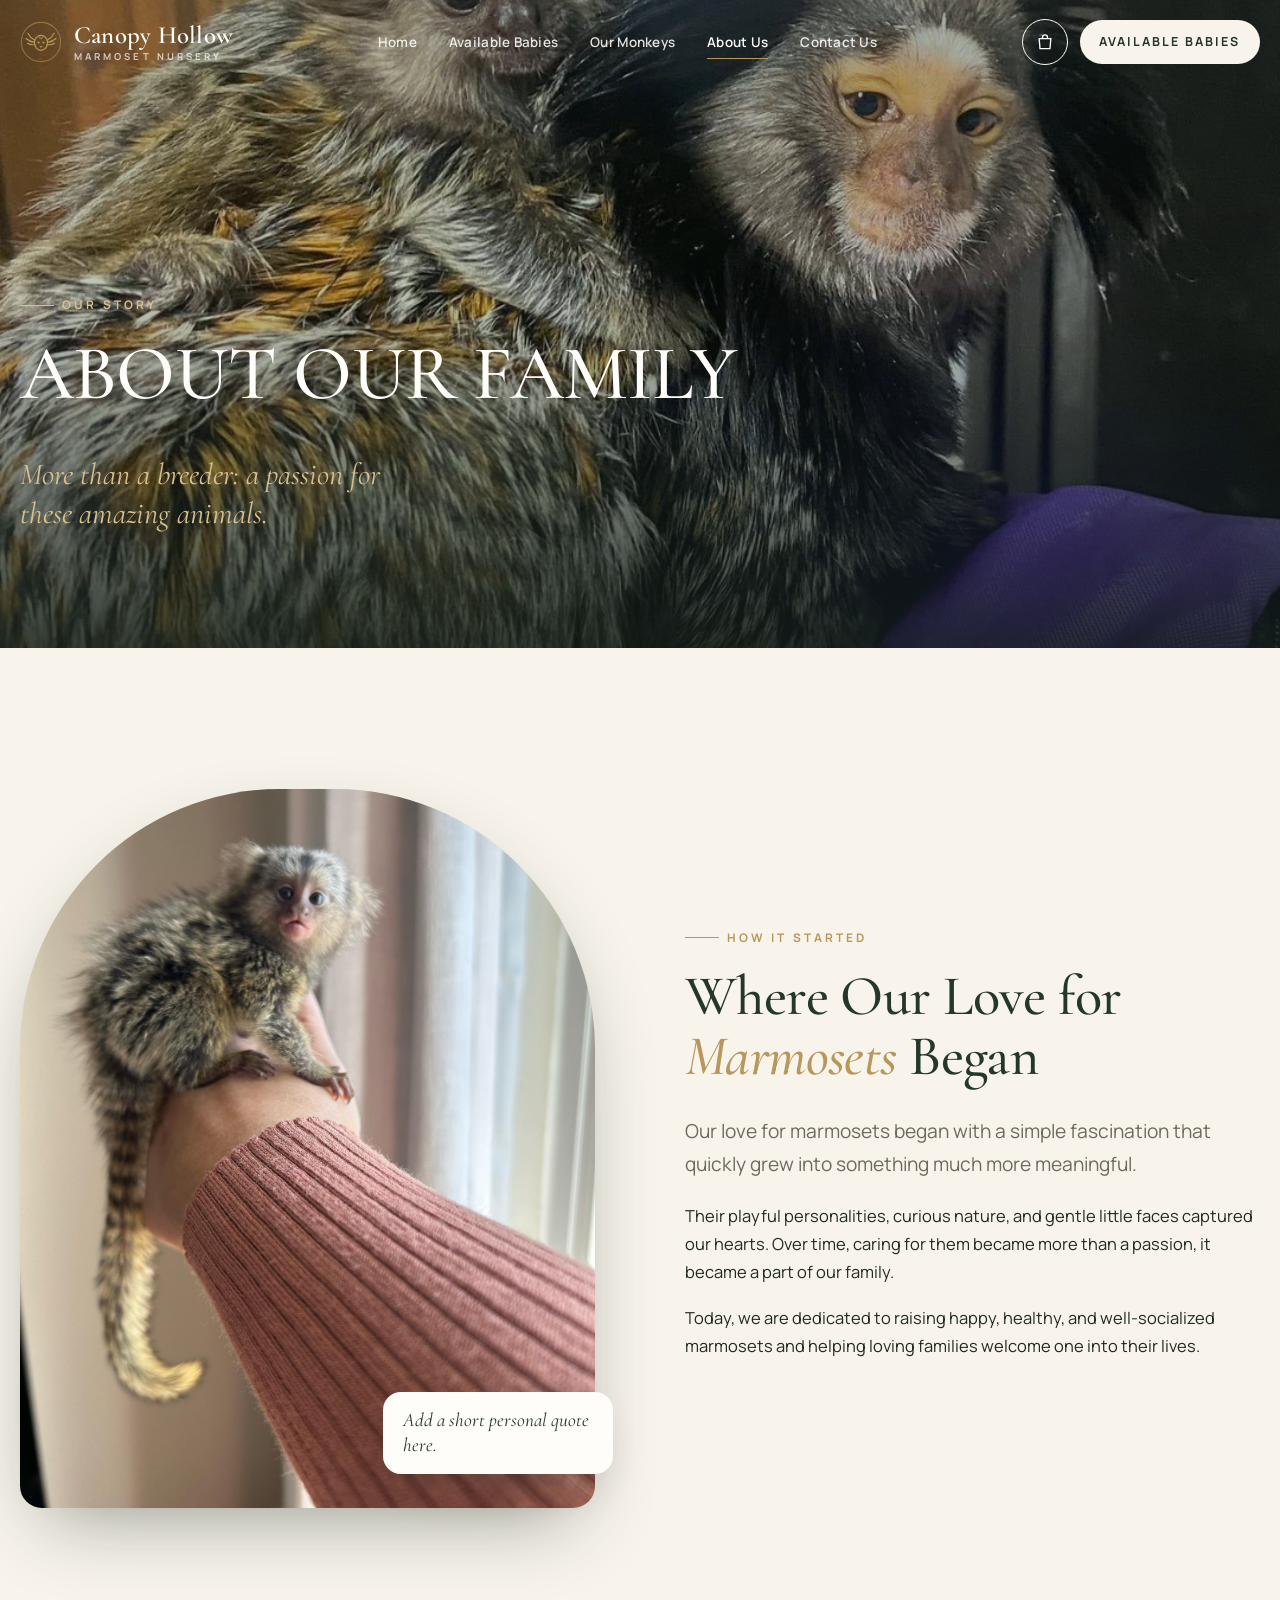
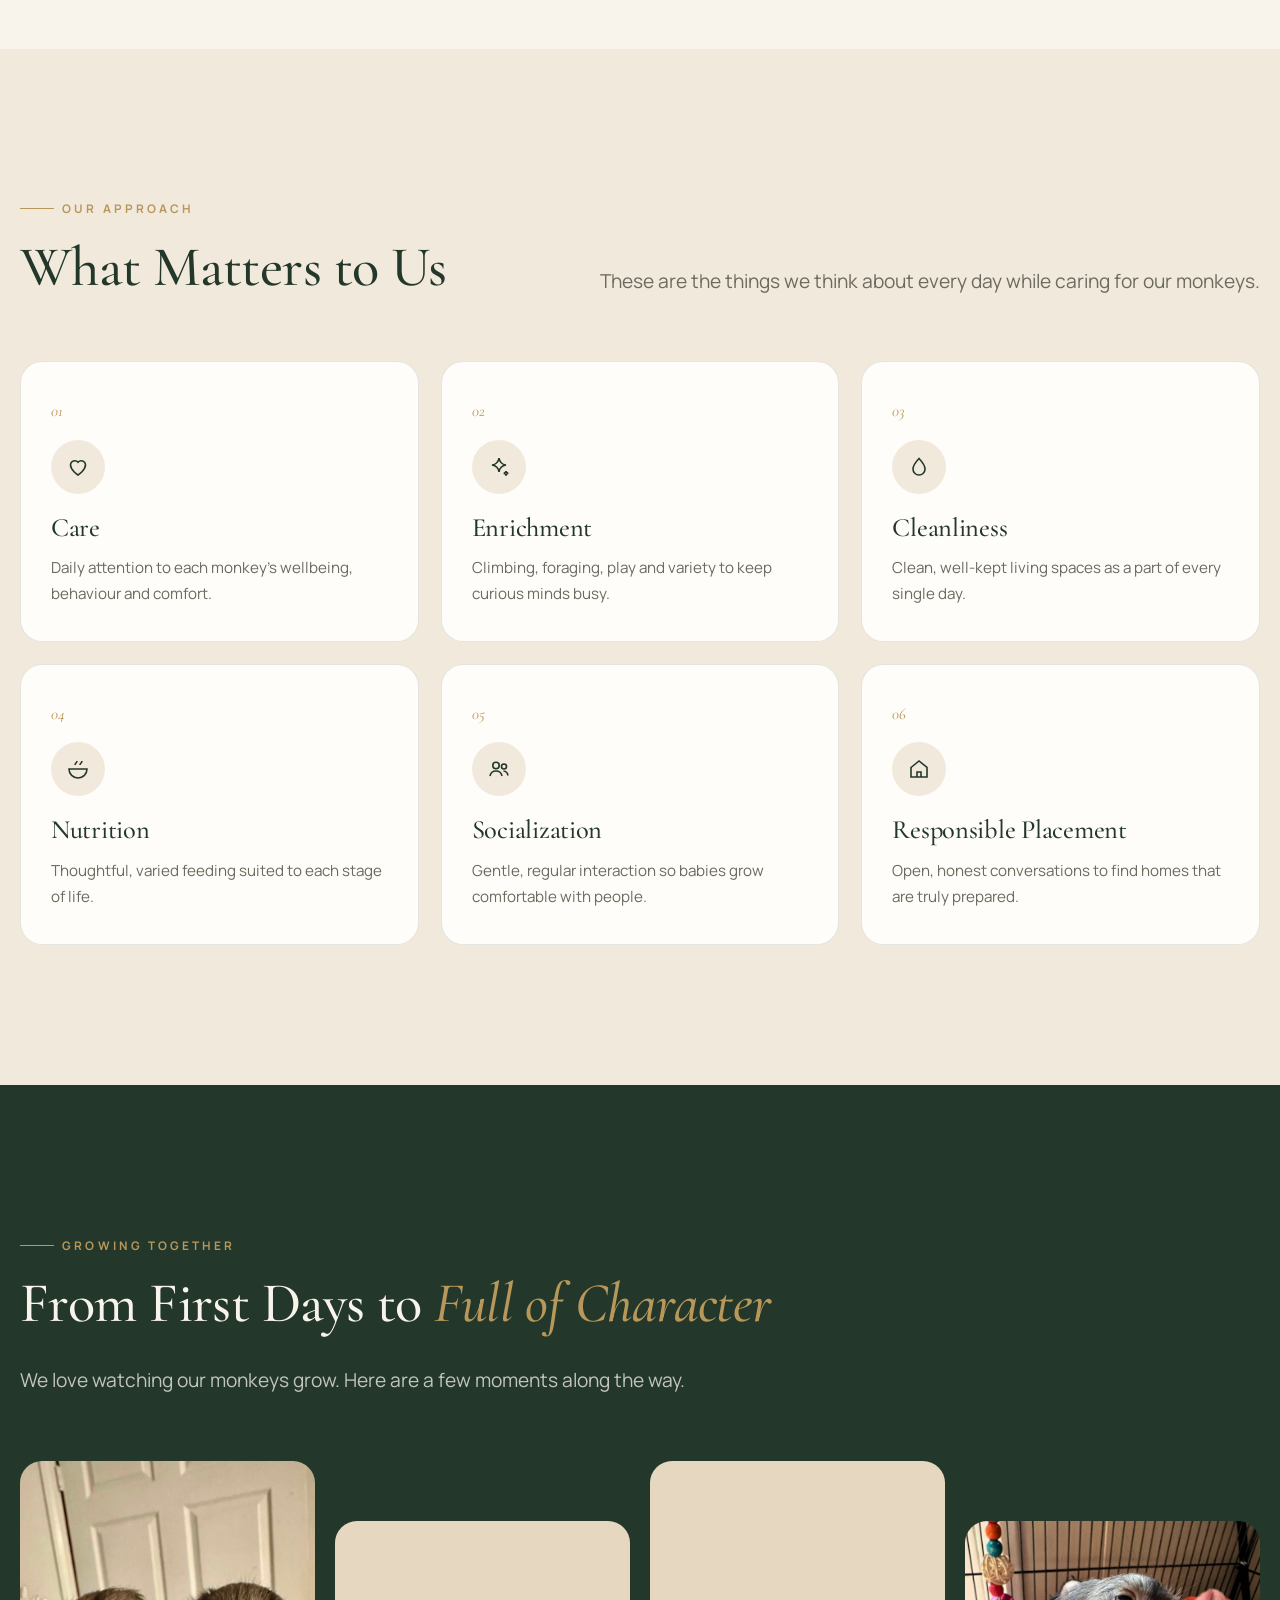
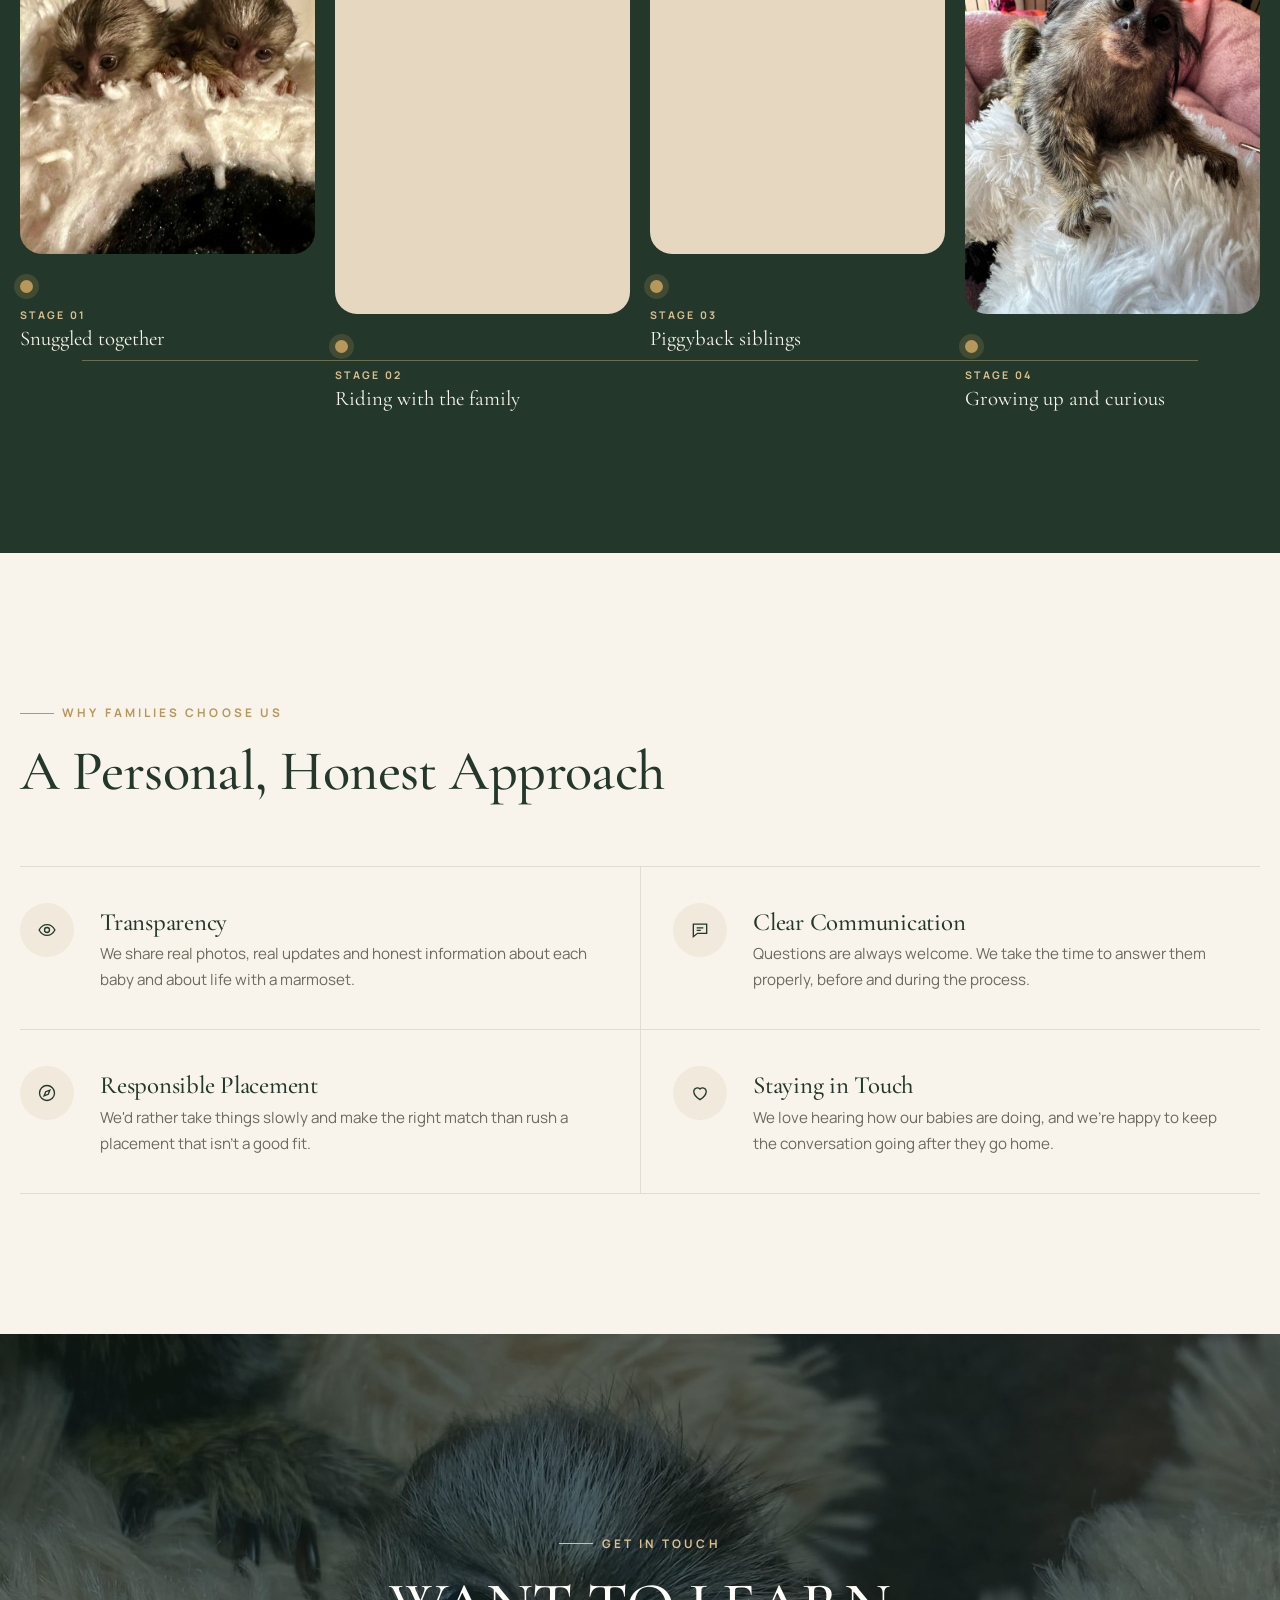
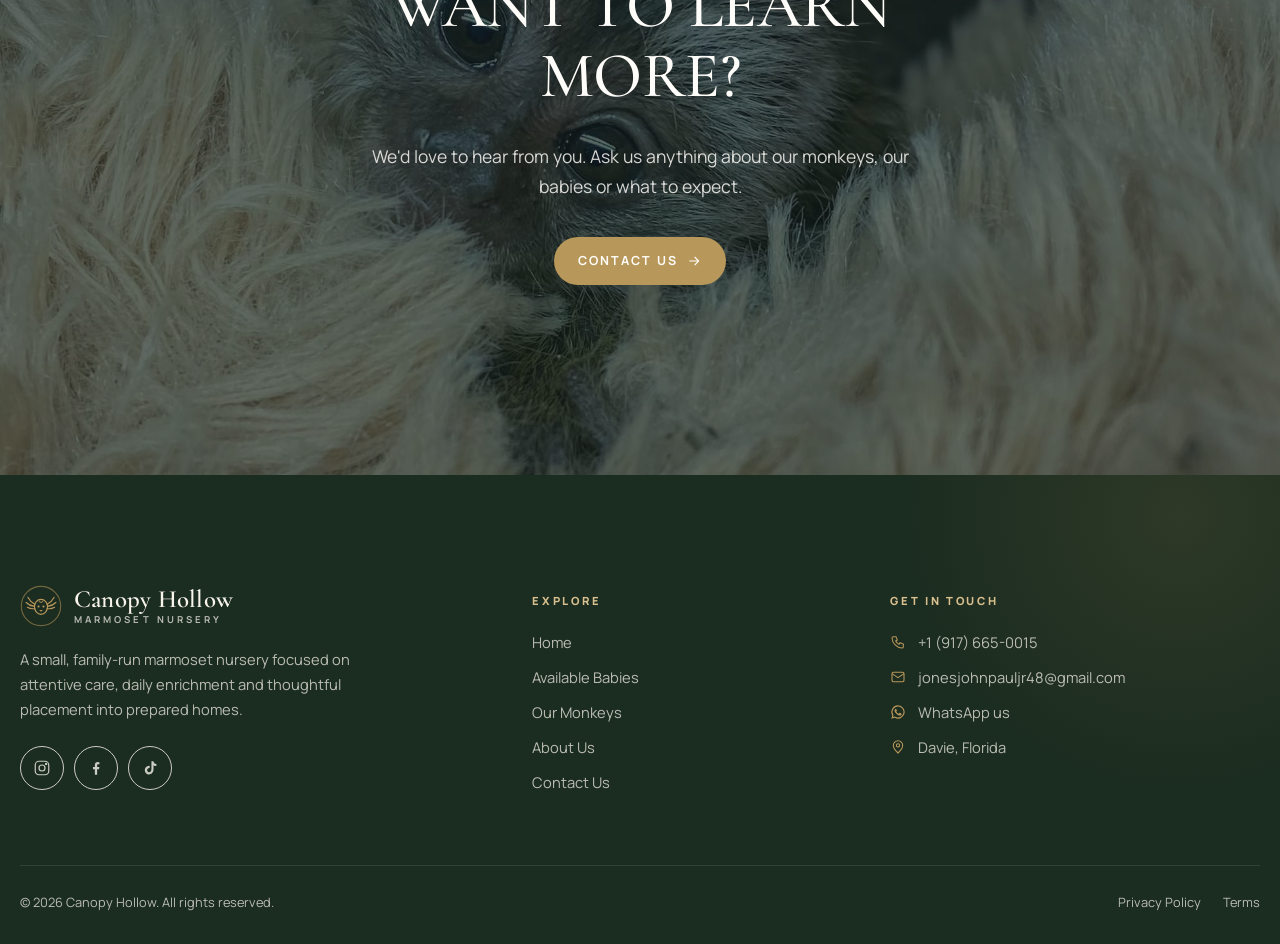
==== commit 93b5e80f: "Add Tawk.to chat across website Embed the Tawk.to widget on every page and format FormSubmit notific" ====
--- a/about-us.html
+++ b/about-us.html
@@ -110,5 +110,18 @@
 
   <script src="assets/js/site-data.js"></script>
   <script src="assets/js/main.js"></script>
+  <!--Start of Tawk.to Script-->
+  <script type="text/javascript">
+  var Tawk_API=Tawk_API||{}, Tawk_LoadStart=new Date();
+  (function(){
+  var s1=document.createElement("script"),s0=document.getElementsByTagName("script")[0];
+  s1.async=true;
+  s1.src='https://embed.tawk.to/6ac56ca7e727fe34c255502d/1k49j0sik';
+  s1.charset='UTF-8';
+  s1.setAttribute('crossorigin','*');
+  s0.parentNode.insertBefore(s1,s0);
+  })();
+  </script>
+  <!--End of Tawk.to Script-->
 </body>
 </html>
